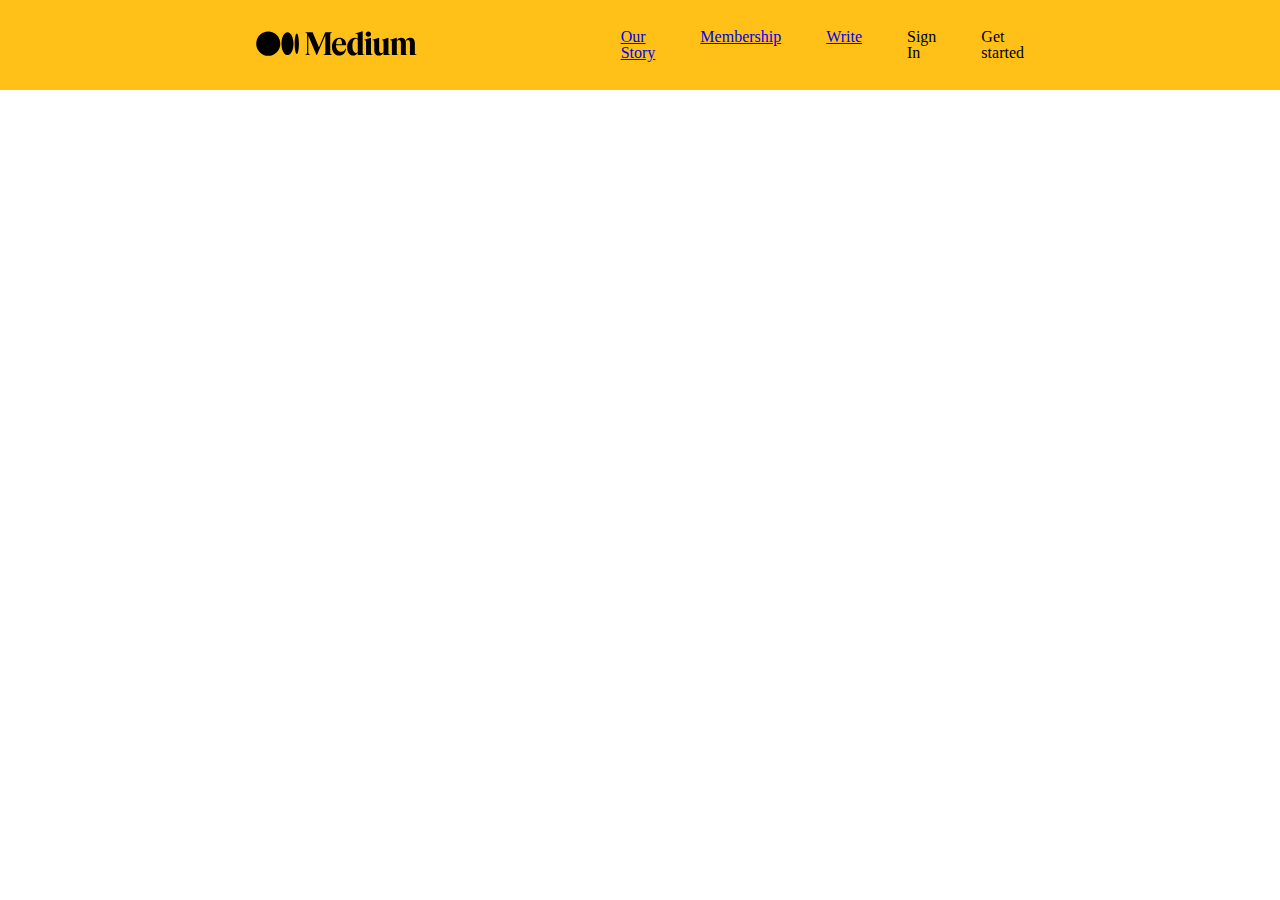
==== index.html @ 9bb6077b "files created / header layout done" ====
<!DOCTYPE html>
<head>
    <title>Medium - Where good ideas find you.</title>
    <link rel="icon" href="./assets/imgs/svg/medium.svg" type="image/icon type">
    <link rel="stylesheet" href="./assets/css/reset.css">
    <link rel="stylesheet" href="./style.css">
</head>
<body>
    <div class="header-and-hero_container">
        <header>
            <div class="medium-logo_container">
                <img src="./assets/imgs/svg/logo.svg" alt="Medium Logo">
            </div>
            <div class="header-links_container">
                <a href="#" class="header-links">Our Story</a>
                <a href="#" class="header-links">Membership</a>
                <a href="#" class="header-links">Write</a>
                <div class="header-links sign-in_button">Sign In</div>
                <div class="header-links get-started_button">Get started</div>
            </div>
        </header>
    </div>
</body>
</html>
---- style.css ----
.header-and-hero_container {
  background-color: #ffc017;
}

header {
  display: flex;
  width: 60%;
  margin-inline: auto;
  justify-content: space-between;
  align-items: center;
  height: 10vh;
}

header .header-links_container {
  display: flex;
  width: 40%;
  justify-content: flex-end;
  column-gap: 5vh;
}
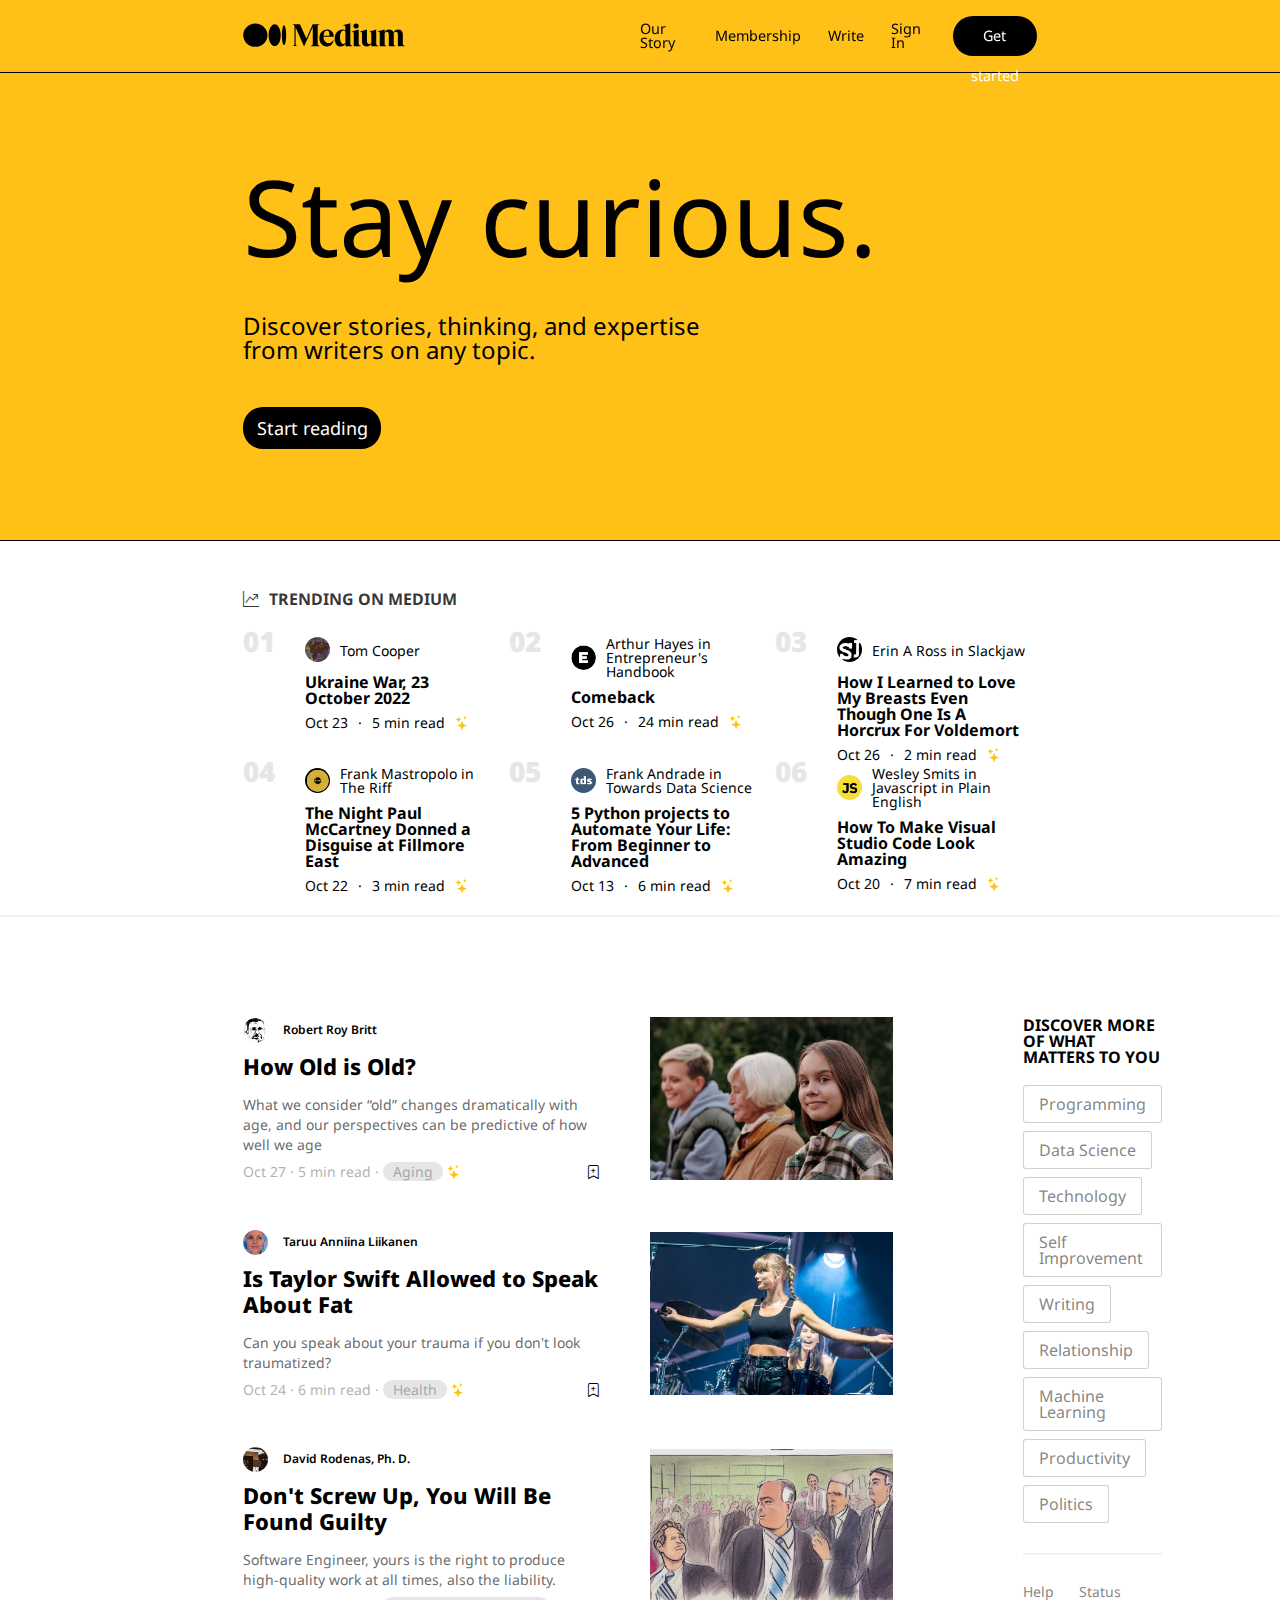
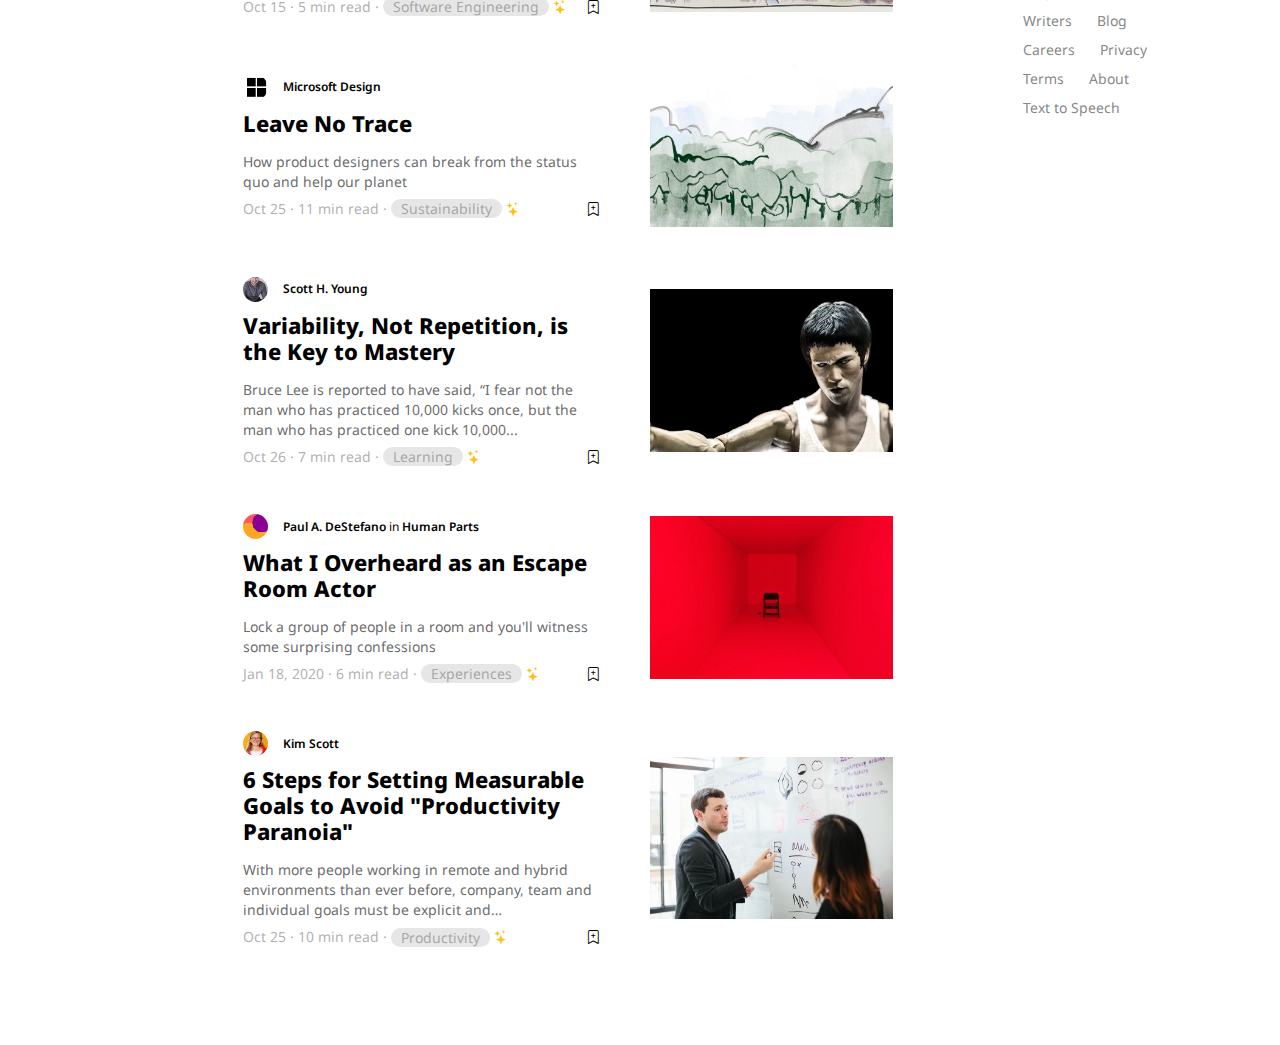
==== commit 15b3d371: "hw-second-commit" ====
--- a/index.html
+++ b/index.html
@@ -7,18 +7,474 @@
 </head>
 <body>
     <div class="header-and-hero_container">
+        <!-- HEADER PART -->
         <header>
-            <div class="medium-logo_container">
-                <img src="./assets/imgs/svg/logo.svg" alt="Medium Logo">
-            </div>
-            <div class="header-links_container">
-                <a href="#" class="header-links">Our Story</a>
-                <a href="#" class="header-links">Membership</a>
-                <a href="#" class="header-links">Write</a>
-                <div class="header-links sign-in_button">Sign In</div>
-                <div class="header-links get-started_button">Get started</div>
+            <div>
+                <div class="medium-logo_container">
+                    <img src="./assets/imgs/svg/logo.svg" alt="Medium Logo">
+                </div>
+                <div class="header-links_container">
+                    <a href="#" class="header-links">Our Story</a>
+                    <a href="#" class="header-links">Membership</a>
+                    <a href="#" class="header-links">Write</a>
+                    <div class="header-links sign-in_button">Sign In</div>
+                    <div class="header-links get-started_button">Get started</div>
+                </div>
             </div>
         </header>
-    </div>
+
+        <div class="header-clone" ></div>
+
+        <!-- HERO PART -->
+        <section class="hero-section_container">
+            <div class="hero-section_text-area">
+                <h1>Stay curious.</h1>
+                <p>Discover stories, thinking, and expertise <br> from writers on any topic.</p>
+                <div class="start-reading_button">Start reading</div>
+            </div>            
+        </section>        
+    </div>    
+
+
+    <!-- TRENDING PART -->
+    <section class="trending_container">
+        <div class="trending-text">
+            <div class="trending-icon">
+                <i class="bi bi-graph-up-arrow"></i>
+            </div>
+            <p>TRENDING ON MEDIUM</p>   
+        </div>
+
+        <div class="trending-cards-area">
+            <!-- CARD -->
+            <div class="trending-card">
+                <div class="trending-card_number">
+                    01
+                </div>
+                <div class="trending-card_content-container">
+                        <div class="trending-card_author-info-container">
+                            <div class="trending-card_author-photo">
+                                <img src="./assets/imgs/image01.jpeg" alt="">
+                            </div>
+                            <div class="trending-card_author-name">
+                                <a href="#">Tom Cooper</a> 
+                            </div>
+                        </div>
+                        <a href="#">Ukraine War, 23 October 2022</a>
+                        <div class="trending-card_date-and-reading-time">
+                           <span>Oct 23</span> 
+                           <span> · </span>
+                           <span>5 min read</span>
+                           <i class="bi bi-stars"></i>
+                        </div>
+                </div>
+            </div>
+            <!-- ----------------------------------------------------------------------------------------------------- -->
+            <div class="trending-card">
+                <div class="trending-card_number">
+                    02
+                </div>
+                <div class="trending-card_content-container">
+                        <div class="trending-card_author-info-container">
+                            <div class="trending-card_author-photo">
+                                <img src="./assets/imgs/image02.png" alt="">
+                            </div>
+                            <div class="trending-card_author-name">
+                                <a href="#">Arthur Hayes</a> in <a href="#">Entrepreneur's Handbook</a>
+                            </div>
+                        </div>
+                        <a href="#">Comeback</a>
+                        <div class="trending-card_date-and-reading-time">
+                           <span>Oct 26</span> 
+                           <span> · </span>
+                           <span>24 min read</span>
+                           <i class="bi bi-stars"></i>
+                        </div>
+                </div>
+            </div>
+            <!-- ----------------------------------------------------------------------------------------------------- -->
+            <div class="trending-card">
+                <div class="trending-card_number">
+                    03
+                </div>
+                <div class="trending-card_content-container">
+                        <div class="trending-card_author-info-container">
+                            <div class="trending-card_author-photo">
+                                <img src="./assets/imgs/image03.jpeg" alt="">
+                            </div>
+                            <div class="trending-card_author-name">
+                                <a href="#">Erin A Ross</a> in <a href="#">Slackjaw</a> 
+                            </div>
+                        </div>
+                        <a href="#">How I Learned to Love My Breasts Even Though One Is A Horcrux For Voldemort</a>
+                        <div class="trending-card_date-and-reading-time">
+                           <span>Oct 26</span> 
+                           <span> · </span>
+                           <span>2 min read</span>
+                           <i class="bi bi-stars"></i>
+                        </div>
+                </div>
+            </div>
+            <!-- CARD -->
+            <div class="trending-card">
+                <div class="trending-card_number">
+                    04
+                </div>
+                <div class="trending-card_content-container">
+                        <div class="trending-card_author-info-container">
+                            <div class="trending-card_author-photo">
+                                <img src="./assets/imgs/image04.png" alt="">
+                            </div>
+                            <div class="trending-card_author-name">
+                                <a href="#">Frank Mastropolo</a> in <a href="#">The Riff</a> 
+                            </div>
+                        </div>
+                        <a href="#">The Night Paul McCartney Donned a Disguise at Fillmore East</a>
+                        <div class="trending-card_date-and-reading-time">
+                            <span>Oct 22</span> 
+                            <span> · </span>
+                            <span>3 min read</span>
+                            <i class="bi bi-stars"></i>
+                        </div>
+                </div>
+            </div>
+            <!-- ----------------------------------------------------------------------------------------------------- -->
+            <div class="trending-card">
+                <div class="trending-card_number">
+                    05
+                </div>
+                <div class="trending-card_content-container">
+                        <div class="trending-card_author-info-container">
+                            <div class="trending-card_author-photo">
+                                <img src="./assets/imgs/image05.jpeg" alt="">
+                            </div>
+                            <div class="trending-card_author-name">
+                                <a href="#">Frank Andrade</a> in <a href="#">Towards Data Science</a>
+                            </div>
+                        </div>
+                        <a href="#">5 Python projects to Automate Your Life: From Beginner to Advanced</a>
+                        <div class="trending-card_date-and-reading-time">
+                            <span>Oct 13</span> 
+                            <span> · </span>
+                            <span>6 min read</span>
+                            <i class="bi bi-stars"></i>
+                        </div>
+                </div>
+            </div>
+            <!-- ----------------------------------------------------------------------------------------------------- -->
+            <div class="trending-card">
+                <div class="trending-card_number">
+                    06
+                </div>
+                <div class="trending-card_content-container">
+                        <div class="trending-card_author-info-container">
+                            <div class="trending-card_author-photo">
+                                <img src="./assets/imgs/image06.png" alt="">
+                            </div>
+                            <div class="trending-card_author-name">
+                                <a href="#">Wesley Smits</a> in <a href="#">Javascript in Plain English</a>
+                            </div>
+                        </div>
+                        <a href="#">How To Make Visual Studio Code Look Amazing</a>
+                        <div class="trending-card_date-and-reading-time">
+                            <span>Oct 20</span> 
+                            <span> · </span>
+                            <span>7 min read</span>
+                            <i class="bi bi-stars"></i>
+                        </div>
+                </div>
+            </div>
+        </div>
+    </section>
+
+    <hr style="border-color: rgba(128, 128, 128, 0.075);">
+
+    <section class="essays-and-discover-part_container">
+        <div class="essay-cards_container">
+            <div class="essay-card">
+                <div class="essay-card-content_container">
+                    <div class="essay-card_author-info">
+                        <div class="essay-card_author-photo">
+                            <img src="./assets/imgs/image07.jpeg" alt="">
+                        </div>
+                        <div class="essay-card_author-name">
+                            <a href="#">Robert Roy Britt</a> 
+                        </div>
+                    </div>
+                    <div class="essay-card_text-part">
+                        <a href="#">How Old is Old?</a>
+                        <br>
+                        <br>
+                        <a href="#">What we consider “old” changes dramatically with age, and our perspectives can be predictive of how well we age</a>
+                    </div>
+                    <div class="publication-info">
+                           <div>
+                                <span class="essay_publication-date">Oct 27</span>
+                                <span> · </span>
+                                <span class="essay_reading-time">5 min read</span>
+                                <span> · </span>
+                                <a href="#"><span class="essay_topic">Aging</span></a>
+                                <i class="bi bi-stars"></i>
+                           </div>
+                           <a href="#"><i class="bi bi-bookmark-plus"></i></a>
+                    </div>
+                </div>
+                
+                
+
+                <div class="essay-card-photo_container">
+                    <img src="./assets/imgs/image08.jpeg" alt="">
+                </div>
+            </div>
+            <!-- ------------------------------------------------------------------------- -->
+            <div class="essay-card">
+                <div class="essay-card-content_container">
+                    <div class="essay-card_author-info">
+                        <div class="essay-card_author-photo">
+                            <img src="./assets/imgs/image09.jpeg" alt="">
+                        </div>
+                        <div class="essay-card_author-name">
+                            <a href="#">Taruu Anniina Liikanen</a> 
+                        </div>
+                    </div>
+                    <div class="essay-card_text-part">
+                        <a href="#">Is Taylor Swift Allowed to Speak About Fat</a>
+                        <br>
+                        <br>
+                        <a href="#">Can you speak about your trauma if you don't look traumatized?</a>
+                    </div>
+                    <div class="publication-info">
+                           <div>
+                                <span class="essay_publication-date">Oct 24</span>
+                                <span> · </span>
+                                <span class="essay_reading-time">6 min read</span>
+                                <span> · </span>
+                                <a href="#"><span class="essay_topic">Health</span></a>
+                                <i class="bi bi-stars"></i>
+                           </div>
+                           <a href="#"><i class="bi bi-bookmark-plus"></i></a>
+                    </div>
+                </div>
+                
+                
+
+                <div class="essay-card-photo_container">
+                    <img src="./assets/imgs/image10.jpeg" alt="">
+                </div>
+            </div>
+            <!-- ------------------------------------------------------------------------- -->
+            <div class="essay-card">
+                <div class="essay-card-content_container">
+                    <div class="essay-card_author-info">
+                        <div class="essay-card_author-photo">
+                            <img src="./assets/imgs/image11.jpeg" alt="">
+                        </div>
+                        <div class="essay-card_author-name">
+                            <a href="#">David Rodenas, Ph. D.</a> 
+                        </div>
+                    </div>
+                    <div class="essay-card_text-part">
+                        <a href="#">Don't Screw Up, You Will Be Found Guilty</a>
+                        <br>
+                        <br>
+                        <a href="#">Software Engineer, yours is the right to produce high-quality work at all times, also the liability.</a>
+                    </div>
+                    <div class="publication-info">
+                           <div>
+                                <span class="essay_publication-date">Oct 15</span>
+                                <span> · </span>
+                                <span class="essay_reading-time">5 min read</span>
+                                <span> · </span>
+                                <a href="#"><span class="essay_topic">Software Engineering</span></a>
+                                <i class="bi bi-stars"></i>
+                           </div>
+                           <a href="#"><i class="bi bi-bookmark-plus"></i></a>
+                    </div>
+                </div>
+                
+                
+
+                <div class="essay-card-photo_container">
+                    <img src="./assets/imgs/image12.png" alt="">
+                </div>
+            </div>
+            <!-- ------------------------------------------------------------------------- -->
+            <div class="essay-card">
+                <div class="essay-card-content_container">
+                    <div class="essay-card_author-info">
+                        <div class="essay-card_author-photo">
+                            <img src="./assets/imgs/image13.png" alt="">
+                        </div>
+                        <div class="essay-card_author-name">
+                            <a href="#">Microsoft Design</a>
+                        </div>
+                    </div>
+                    <div class="essay-card_text-part">
+                        <a href="#">Leave No Trace</a>
+                        <br>
+                        <br>
+                        <a href="#">How product designers can break from the status quo and help our planet</a>
+                    </div>
+                    <div class="publication-info">
+                           <div>
+                                <span class="essay_publication-date">Oct 25</span>
+                                <span> · </span>
+                                <span class="essay_reading-time">11 min read</span>
+                                <span> · </span>
+                                <a href="#"><span class="essay_topic">Sustainability</span></a>
+                                <i class="bi bi-stars"></i>
+                           </div>
+                           <a href="#"><i class="bi bi-bookmark-plus"></i></a>
+                    </div>
+                </div>
+                
+                
+
+                <div class="essay-card-photo_container">
+                    <img src="./assets/imgs/image14.png" alt="">
+                </div>
+            </div>
+            <!-- ------------------------------------------------------------------------- -->
+            <div class="essay-card">
+                <div class="essay-card-content_container">
+                    <div class="essay-card_author-info">
+                        <div class="essay-card_author-photo">
+                            <img src="./assets/imgs/image15.jpeg" alt="">
+                        </div>
+                        <div class="essay-card_author-name">
+                            <a href="#">Scott H. Young</a>
+                        </div>
+                    </div>
+                    <div class="essay-card_text-part">
+                        <a href="#">Variability, Not Repetition, is the Key to Mastery</a>
+                        <br>
+                        <br>
+                        <a href="#">Bruce Lee is reported to have said, “I fear not the man who has practiced 10,000 kicks once, but the man who has practiced one kick 10,000...</a>
+                    </div>
+                    <div class="publication-info">
+                           <div>
+                                <span class="essay_publication-date">Oct 26</span>
+                                <span> · </span>
+                                <span class="essay_reading-time">7 min read</span>
+                                <span> · </span>
+                                <a href="#"><span class="essay_topic">Learning</span></a>
+                                <i class="bi bi-stars"></i>
+                           </div>
+                           <a href="#"><i class="bi bi-bookmark-plus"></i></a>
+                    </div>
+                </div>
+                
+                
+
+                <div class="essay-card-photo_container">
+                    <img src="./assets/imgs/image16.jpg" alt="">
+                </div>
+            </div>
+            <!-- ------------------------------------------------------------------------- -->
+            <div class="essay-card">
+                <div class="essay-card-content_container">
+                    <div class="essay-card_author-info">
+                        <div class="essay-card_author-photo">
+                            <img src="./assets/imgs/image17.png" alt="">
+                        </div>
+                        <div class="essay-card_author-name">
+                            <a href="#">Paul A. DeStefano</a> in <a href="#">Human Parts</a> 
+                        </div>
+                    </div>
+                    <div class="essay-card_text-part">
+                        <a href="#">What I Overheard as an Escape Room Actor</a>
+                        <br>
+                        <br>
+                        <a href="#">Lock a group of people in a room and you'll witness some surprising confessions</a>
+                    </div>
+                    <div class="publication-info">
+                           <div>
+                                <span class="essay_publication-date">Jan 18, 2020</span>
+                                <span> · </span>
+                                <span class="essay_reading-time">6 min read</span>
+                                <span> · </span>
+                                <a href="#"><span class="essay_topic">Experiences</span></a>
+                                <i class="bi bi-stars"></i>
+                           </div>
+                           <a href="#"><i class="bi bi-bookmark-plus"></i></a>
+                    </div>
+                </div>
+                
+                
+
+                <div class="essay-card-photo_container">
+                    <img src="./assets/imgs/image18.jpeg" alt="">
+                </div>
+            </div>
+            <!-- ------------------------------------------------------------------------- -->
+            <div class="essay-card">
+                <div class="essay-card-content_container">
+                    <div class="essay-card_author-info">
+                        <div class="essay-card_author-photo">
+                            <img src="./assets/imgs/image19.jpeg" alt="">
+                        </div>
+                        <div class="essay-card_author-name">
+                            <a href="#">Kim Scott</a>
+                        </div>
+                    </div>
+                    <div class="essay-card_text-part">
+                        <a href="#">6 Steps for Setting Measurable Goals to Avoid "Productivity Paranoia"</a>
+                        <br>
+                        <br>
+                        <a href="#">With more people working in remote and hybrid environments than ever before, company, team and individual goals must be explicit and…</a>
+                    </div>
+                    <div class="publication-info">
+                           <div>
+                                <span class="essay_publication-date">Oct 25</span>
+                                <span> · </span>
+                                <span class="essay_reading-time">10 min read</span>
+                                <span> · </span>
+                                <a href="#"><span class="essay_topic">Productivity</span></a>
+                                <i class="bi bi-stars"></i>
+                           </div>
+                           <a href="#"><i class="bi bi-bookmark-plus"></i></a>
+                    </div>
+                </div>
+                
+                
+
+                <div class="essay-card-photo_container">
+                    <img src="./assets/imgs/image20.jpg" alt="">
+                </div>
+            </div>
+        </div>
+        <div class="discover-more_container">
+            <p>DISCOVER MORE OF WHAT MATTERS TO YOU</p>
+            <div class="discover-buttons_container">
+                <div class="discover-buttons">Programming</div>
+                <div class="discover-buttons">Data Science</div>
+                <div class="discover-buttons">Technology</div>
+                <div class="discover-buttons">Self Improvement</div>
+                <div class="discover-buttons">Writing</div>
+                <div class="discover-buttons">Relationship</div>
+                <div class="discover-buttons">Machine Learning</div>
+                <div class="discover-buttons">Productivity</div>
+                <div class="discover-buttons">Politics</div>
+            </div>
+            <hr style="border-color: rgba(128, 128, 128, 0.075);">
+           <div class="discover-links_container">
+                <a href="#" class="discover-links">Help</a>
+                <a href="#" class="discover-links">Status</a>
+                <a href="#" class="discover-links">Writers</a>
+                <a href="#" class="discover-links">Blog</a>
+                <a href="#" class="discover-links">Careers</a>
+                <a href="#" class="discover-links">Privacy</a>
+                <a href="#" class="discover-links">Terms</a>
+                <a href="#" class="discover-links">About</a>
+                <a href="#" class="discover-links">Text to Speech</a>
+           </div>
+
+        </div>
+    </section>
+
+    
+
+
+    <script src="./script.js"></script>
 </body>
 </html>--- a/style.css
+++ b/style.css
@@ -1,19 +1,424 @@
+@import url("https://cdn.jsdelivr.net/npm/bootstrap-icons@1.10.2/font/bootstrap-icons.css");
+
+@import url("https://fonts.googleapis.com/css2?family=Noto+Sans:ital,wght@0,100;0,200;0,300;0,400;0,500;0,600;0,700;0,800;0,900;1,100;1,200;1,300;1,400;1,500;1,600;1,700;1,800;1,900&display=swap");
+
 .header-and-hero_container {
   background-color: #ffc017;
+  border-bottom: solid 1px black;
 }
 
 header {
-  display: flex;
-  width: 60%;
+  border-bottom: solid 1px black;
+  font-family: "Noto Sans", sans-serif;
+  position: fixed;
+  width: 100vw;
+  background-color: #ffc017;
+}
+
+header > div {
+  display: flex;
+  width: 62%;
   margin-inline: auto;
   justify-content: space-between;
   align-items: center;
-  height: 10vh;
+  height: 8vh;
+}
+
+header .medium-logo_container {
+  width: auto;
 }
 
 header .header-links_container {
   display: flex;
-  width: 40%;
+  width: 50%;
   justify-content: flex-end;
-  column-gap: 5vh;
-}
+  column-gap: 3vh;
+  font-size: 0.9rem;
+}
+
+header .header-links_container .header-links {
+  text-decoration: none;
+  color: black;
+}
+
+header .header-links_container div {
+  cursor: pointer;
+}
+
+.header-links_container {
+  display: flex;
+  align-items: center;
+  justify-content: center;
+}
+
+.header-links_container .header-links.get-started_button {
+  background-color: black;
+  color: white;
+  width: 100px;
+  height: 40px;
+  text-align: center;
+  line-height: 40px;
+  border-radius: 20px;
+  padding-left: 5px;
+  padding-right: 5px;
+}
+
+.header-clone {
+  height: 8vh;
+}
+
+.white-background {
+  z-index: 1;
+  background-color: white;
+  transition: background-color 300ms linear;
+}
+
+.header-links_container .header-links.get-started_button.green-background {
+  background-color: rgb(15, 115, 12);
+  color: white;
+  transition: background-color 300ms linear;
+}
+
+.header-links_container
+  .header-links.get-started_button.green-background:hover {
+  background-color: rgb(31, 102, 31);
+}
+
+.hero-section_container {
+  display: flex;
+  justify-content: space-between;
+  align-items: center;
+  width: 62%;
+  margin-inline: auto;
+  height: 52vh;
+  font-family: "Noto Sans", sans-serif;
+}
+
+.hero-section_container .hero-section_text-area {
+  display: flex;
+  flex-direction: column;
+  row-gap: 5vh;
+}
+
+.hero-section_container .hero-section_text-area h1 {
+  font-weight: 400;
+  font-size: 106px;
+}
+
+.hero-section_container .hero-section_text-area p {
+  font-weight: 400;
+  font-size: 24px;
+  line-height: 24px;
+}
+
+.hero-section_container .hero-section_text-area div {
+  font-weight: 400;
+  font-size: 18px;
+  line-height: 32px;
+  color: white;
+  background-color: black;
+  width: 10vw;
+  text-align: center;
+  border-radius: 20px;
+  padding: 5px;
+  cursor: pointer;
+}
+
+.trending_container {
+  padding-top: 50px;
+  padding-bottom: 50px;
+  width: 62%;
+  margin-inline: auto;
+  font-family: "Noto Sans", sans-serif;
+}
+
+.trending-text {
+  display: flex;
+  align-items: center;
+  column-gap: 10px;
+  font-size: 16px;
+  color: rgba(0, 0, 0, 0.795);
+  font-weight: 700;
+  margin-bottom: 20px;
+}
+
+.trending-text p .trending-icon {
+  display: flex;
+  justify-content: center;
+  align-items: center;
+  width: 25px;
+  height: 25px;
+  border: solid 0.5px black;
+  border-radius: 50%;
+  font-size: 18px;
+  overflow: hidden;
+}
+
+.trending-card {
+  display: flex;
+  width: 33%;
+  height: 100px;
+  column-gap: 20px;
+}
+
+.trending-card_number {
+  font-size: 28px;
+  font-weight: 900;
+  color: #e6e6e6;
+}
+
+.trending-card_author-info-container {
+  display: flex;
+  align-items: center;
+  column-gap: 10px;
+}
+
+.trending-card_author-info-container img {
+  width: 25px;
+  height: 25px;
+  border-radius: 50%;
+}
+
+.trending-card_author-name,
+.trending-card_date-and-reading-time {
+  font-size: 14px;
+}
+
+.trending-card_date-and-reading-time {
+  display: flex;
+  column-gap: 10px;
+}
+
+.trending-card_content-container {
+  display: flex;
+  flex-direction: column;
+  justify-content: space-between;
+  padding: 10px;
+  row-gap: 10px;
+}
+
+.trending-card_content-container a {
+  text-decoration: none;
+  color: black;
+}
+
+.trending-card_content-container > a {
+  font-weight: 700;
+}
+
+.trending-card_content-container i,
+.publication-info div i {
+  color: #ffc017;
+  cursor: pointer;
+  position: relative;
+}
+
+.publication-info div i::after {
+  color: white;
+  content: "Member-only story";
+  display: inline-block;
+  height: 20px;
+  width: 130px;
+  background-color: black;
+  position: absolute;
+  text-align: center;
+  font-size: 12px;
+  padding: 5px;
+  padding-bottom: 0;
+  border-radius: 5px;
+  top: -30px;
+  right: 0px;
+  bottom: 0px;
+  left: -60px;
+  visibility: hidden;
+  opacity: 0;
+  transition: visibility 0s, opacity 500ms linear;
+}
+
+.publication-info div i:hover::after {
+  visibility: visible;
+  opacity: 100%;
+}
+
+.trending-card_content-container i::after {
+  color: white;
+  content: "Member-only story";
+  display: inline-block;
+  height: 20px;
+  width: 130px;
+  background-color: black;
+  position: absolute;
+  text-align: center;
+  font-size: 12px;
+  padding: 5px;
+  padding-bottom: 0;
+  border-radius: 5px;
+  top: -30px;
+  right: 0px;
+  bottom: 0px;
+  left: -60px;
+  visibility: hidden;
+  opacity: 0;
+  transition: visibility 0s, opacity 500ms linear;
+}
+
+.trending-card_content-container i:hover::after {
+  visibility: visible;
+  opacity: 100%;
+}
+
+.trending-cards-area {
+  display: flex;
+  flex-wrap: wrap;
+  row-gap: 30px;
+  justify-content: space-between;
+}
+
+/* ESSAYS PART --------------------------------------------------------------------------- */
+
+.essays-and-discover-part_container {
+  display: flex;
+  width: 62%;
+  margin-inline: auto;
+  margin-top: 100px;
+  margin-bottom: 100px;
+  font-family: "Noto Sans", sans-serif;
+}
+
+.essay-cards_container {
+  display: flex;
+  flex-direction: column;
+  row-gap: 50px;
+}
+
+.discover-more_container {
+  flex-grow: 1;
+  padding-left: 130px;
+}
+
+.discover-more_container > p {
+  font-weight: 700;
+}
+
+.discover-buttons_container {
+  margin-top: 20px;
+  margin-bottom: 30px;
+  display: flex;
+  flex-wrap: wrap;
+  gap: 8px;
+}
+
+.discover-buttons {
+  background-color: white;
+  padding-top: 10px;
+  padding-bottom: 10px;
+  padding-right: 15px;
+  padding-left: 15px;
+  font-size: 16px;
+  border-radius: 3px;
+  color: rgba(90, 90, 90, 0.747);
+  border: solid 1px rgba(155, 155, 155, 0.473);
+  cursor: pointer;
+}
+
+.discover-links_container {
+  margin-top: 30px;
+  display: flex;
+  flex-wrap: wrap;
+  column-gap: 25px;
+  row-gap: 15px;
+  font-size: 14px;
+}
+
+.discover-links_container a {
+  text-decoration: none;
+  color: rgba(90, 90, 90, 0.747);
+}
+
+.essay-card {
+  display: flex;
+  justify-content: space-between;
+  align-items: center;
+  column-gap: 50px;
+  width: 650px;
+}
+
+.essay-card-content_container {
+  width: 90%;
+  display: flex;
+  flex-direction: column;
+  row-gap: 10px;
+}
+
+.essay-card-content_container a {
+  text-decoration: none;
+  color: black;
+}
+
+.essay-card_text-part a:nth-of-type(1) {
+  font-weight: 800;
+  font-size: 22px;
+  line-height: 26px;
+}
+
+.essay-card_text-part a:nth-of-type(2) {
+  font-weight: 400;
+  font-size: 14px;
+  line-height: 20px;
+  color: rgba(59, 59, 59, 0.774);
+}
+
+.essay-card_author-info {
+  display: flex;
+  align-items: center;
+  column-gap: 15px;
+  font-size: 12px;
+}
+
+.essay-card_author-info a {
+  font-weight: 600;
+}
+
+.essay-card_author-photo {
+  display: flex;
+  justify-content: center;
+  align-items: center;
+  width: 25px;
+  height: 25px;
+  overflow: hidden;
+  border-radius: 50%;
+}
+
+.essay-card-photo_container {
+  overflow: hidden;
+  object-fit: cover;
+  display: flex;
+  align-items: center;
+  justify-content: center;
+}
+
+.essay-card-photo_container img {
+  max-width: 100%;
+}
+
+.publication-info {
+  display: flex;
+  justify-content: space-between;
+  align-items: center;
+  font-size: 14px;
+  color: rgba(119, 119, 119, 0.589);
+}
+
+.publication-info div a {
+  color: rgba(119, 119, 119, 0.589);
+  background-color: #e6e6e6;
+  padding-right: 10px;
+  padding-left: 10px;
+  border-radius: 20px;
+  transition: background-color 300ms;
+}
+
+.publication-info div a:hover {
+  color: rgba(59, 59, 59, 0.589);
+  background-color: #7575759f;
+}
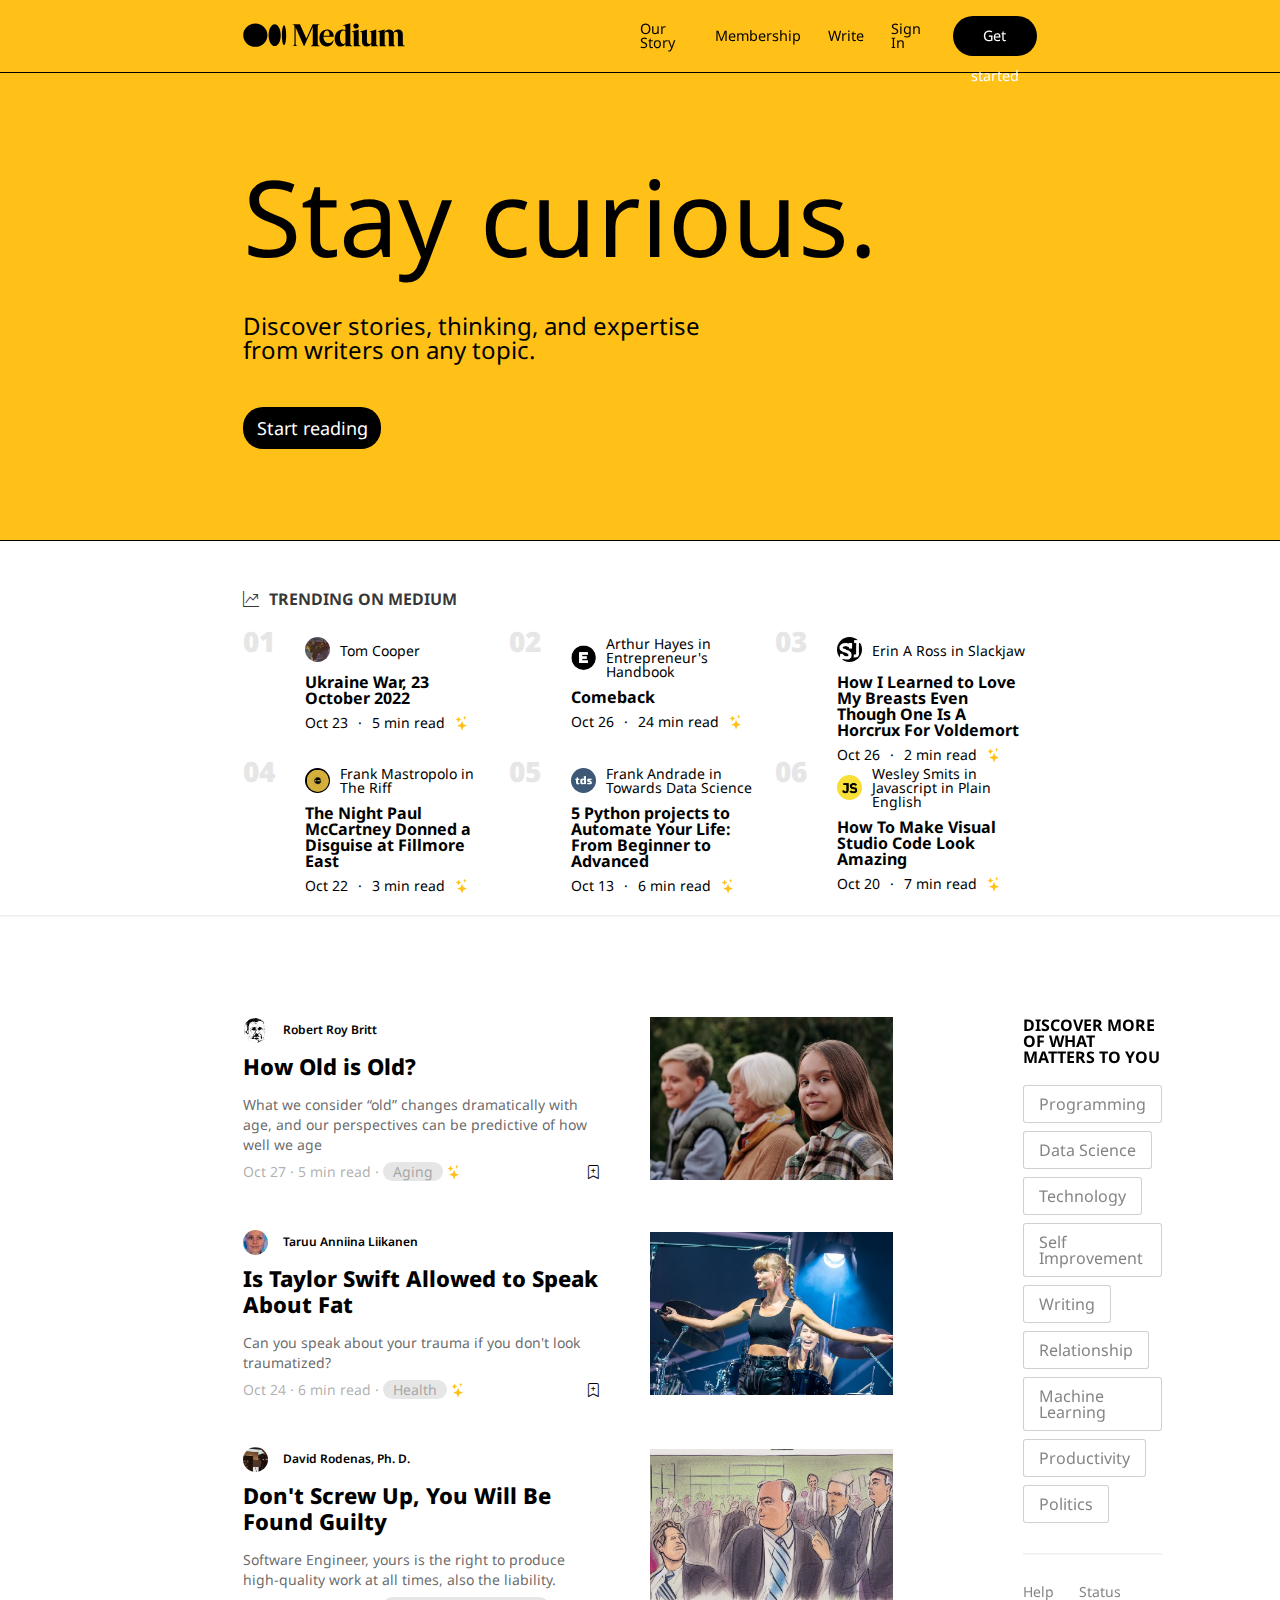
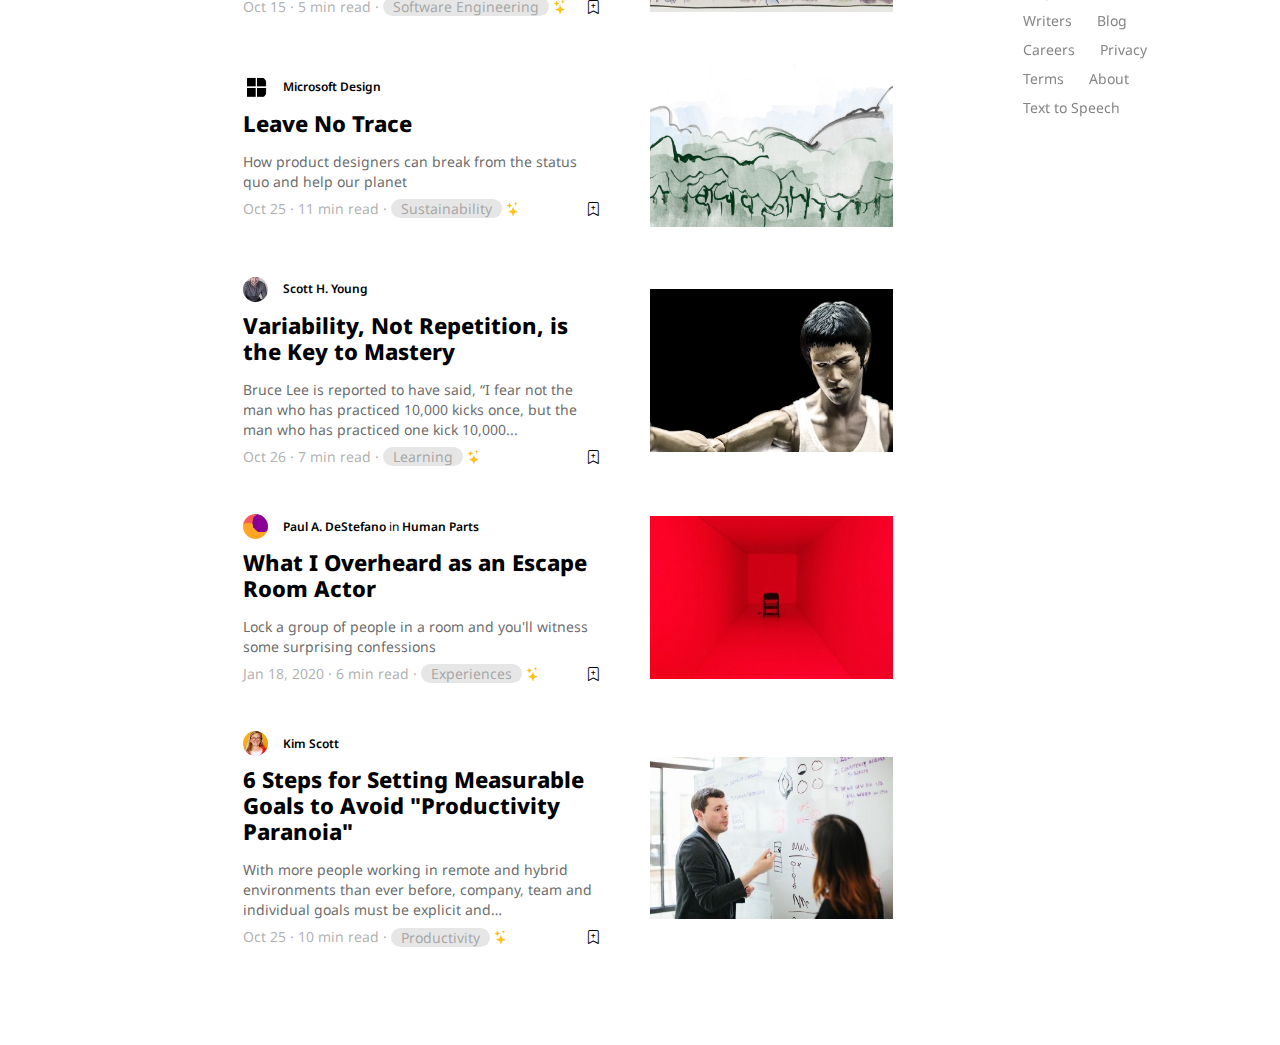
==== commit d87f9fbf: "js automated version of the page almost completed" ====
--- a/index.html
+++ b/index.html
@@ -443,6 +443,7 @@
                 </div>
             </div>
         </div>
+        
         <div class="discover-more_container">
             <p>DISCOVER MORE OF WHAT MATTERS TO YOU</p>
             <div class="discover-buttons_container">
@@ -472,9 +473,6 @@
         </div>
     </section>
 
-    
-
-
     <script src="./script.js"></script>
 </body>
 </html>--- a/style.css
+++ b/style.css
@@ -294,6 +294,9 @@
 .discover-more_container {
   flex-grow: 1;
   padding-left: 130px;
+  position: sticky;
+  align-self: flex-start;
+  top: 9.5vh;
 }
 
 .discover-more_container > p {
